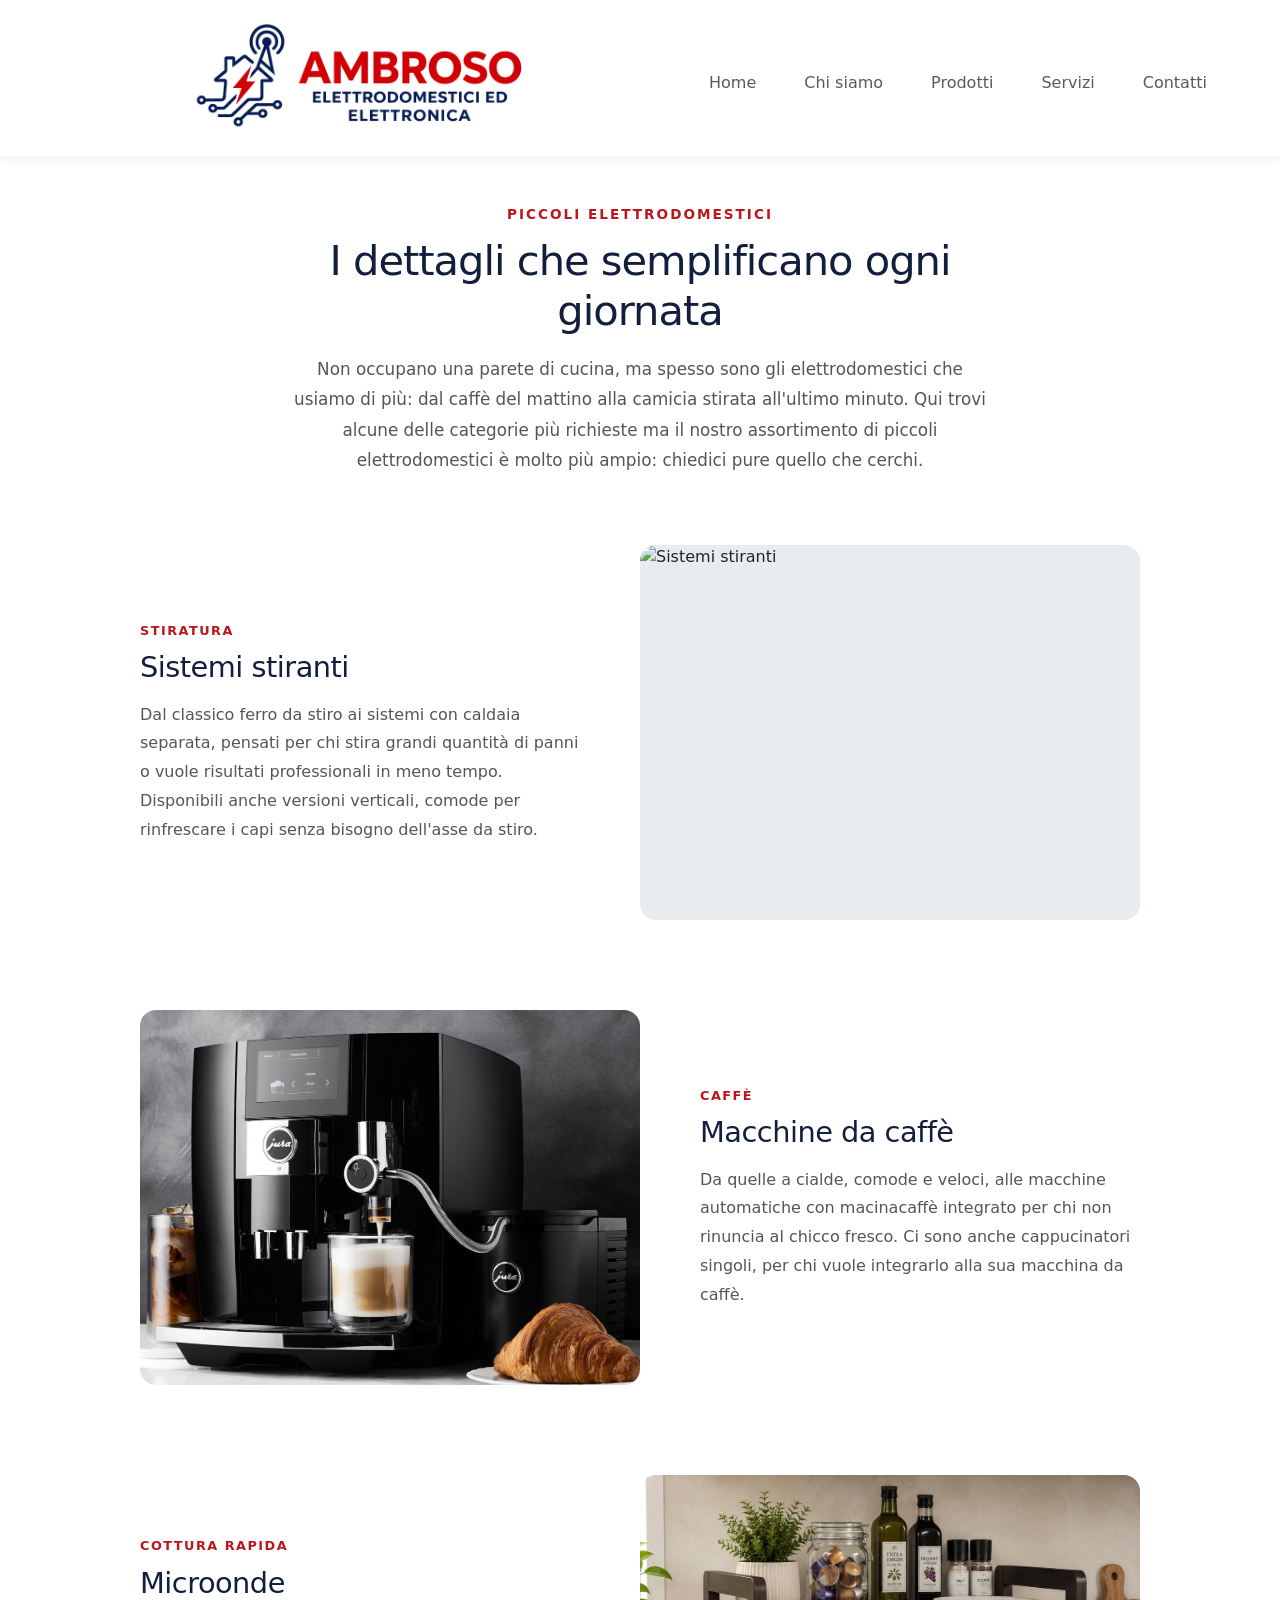
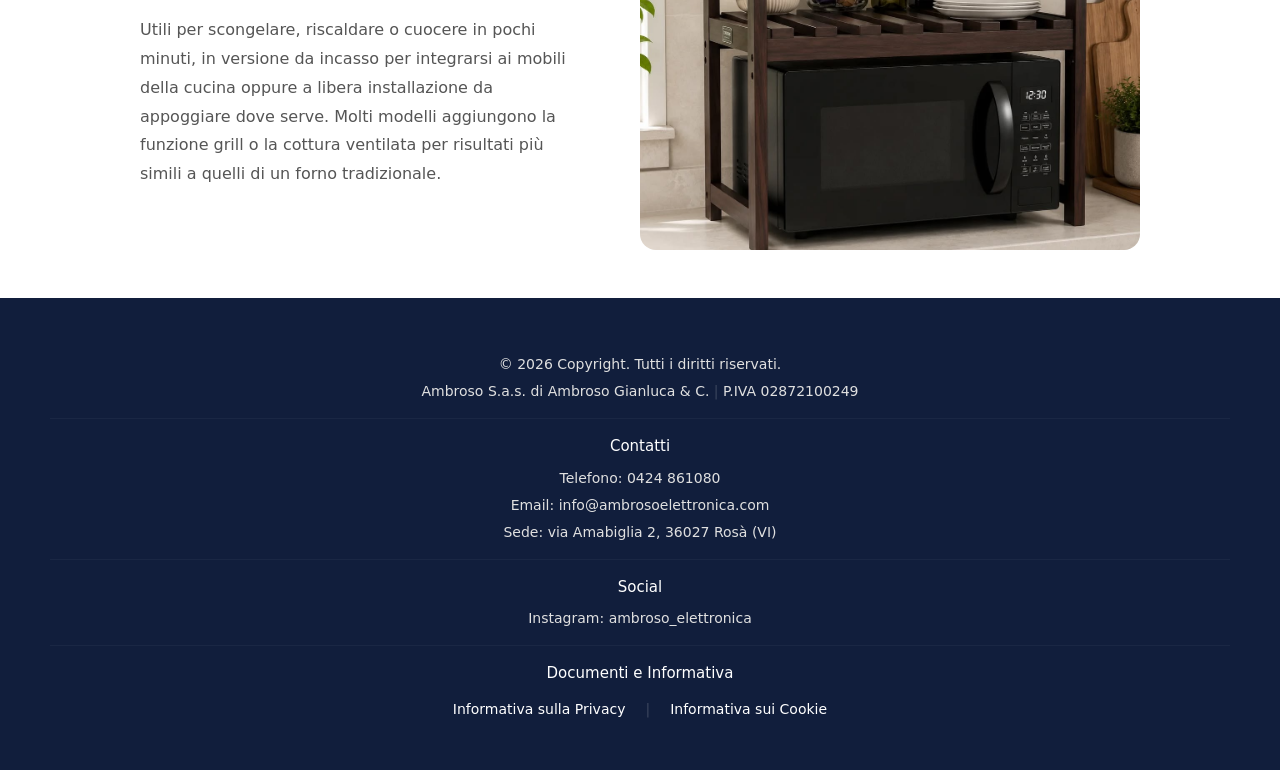
==== piccoli.html @ e368c36c "Add files via upload" ====
<!DOCTYPE html>
<html lang="it">
<head>
    <meta charset="UTF-8">
    <meta name="viewport" content="width=device-width, initial-scale=1.0">
    <title>Piccoli Elettrodomestici</title>
    <link rel="icon" type="image/png" href="favicon1.png">

    <!-- Bootstrap -->
    <link href="https://cdn.jsdelivr.net/npm/bootstrap@5.3.8/dist/css/bootstrap.min.css" rel="stylesheet" integrity="sha384-sRIl4kxILFvY47J16cr9ZwB07vP4J8+LH7qKQnuqkuIAvNWLzeN8tE5YBujZqJLB" crossorigin="anonymous">

    <!-- CSS del sito (va DOPO Bootstrap per poterlo sovrascrivere) -->
    <link rel="stylesheet" href="style.css">
</head>
<body>

    <!-- ===================== NAVBAR ===================== -->
    <nav class="navbar navbar-expand-md sticky-top">
        <a href="index.html" class="navbar-logo-link" aria-label="Vai alla home">
            <img src="logo.png" id="logo" alt="Ambroso Elettrodomestici">
        </a>
        <button class="navbar-toggler" type="button" data-bs-toggle="collapse" data-bs-target="#navbarNav"
                aria-controls="navbarNav" aria-expanded="false" aria-label="Toggle navigation">
            <span class="navbar-toggler-icon"></span>
        </button>
        <div class="collapse navbar-collapse" id="navbarNav">
            <ul class="navbar-nav">
                <li class="nav-item mx-3 nav-home-item">
                    <a class="nav-link" href="index.html">Home</a>
                </li>
                <li class="nav-item mx-3">
                    <a class="nav-link" href="index.html#cta-storia">Chi siamo</a>
                </li>
                <li class="nav-item mx-3">
                    <a class="nav-link" href="index.html#prodotti">Prodotti</a>
                </li>
                <li class="nav-item mx-3">
                    <a class="nav-link" href="index.html#servizi">Servizi</a>
                </li>
                <li class="nav-item mx-3">
                    <a class="nav-link" href="#footer">Contatti</a>
                </li>
            </ul>
        </div>
    </nav>
        
    <!-- ===================== CONTENUTO ===================== -->
    <main class="container py-5">
 
        <!-- Intro breve della categoria -->
        <div class="categoria-intro">
            <span class="eyebrow">Piccoli elettrodomestici</span>
            <h1>I dettagli che semplificano ogni giornata</h1>
            <p>
                Non occupano una parete di cucina, ma spesso sono gli elettrodomestici che usiamo
                di più: dal caffè del mattino alla camicia stirata all'ultimo minuto. Qui trovi
                alcune delle categorie più richieste ma il nostro assortimento di piccoli elettrodomestici è molto più ampio:
                chiedici pure quello che cerchi.
            </p>
        </div>
 
        <!-- Tipologia 1: immagine a sinistra, testo a destra (automatico) -->
        <div class="tipologia-row">
            <div class="tipologia-media">
                <img src="stiro.JPG" alt="Sistemi stiranti">
            </div>
            <div class="tipologia-content">
                <span class="tipologia-eyebrow">Stiratura</span>
                <h2>Sistemi stiranti</h2>
                <p>
                    Dal classico ferro da stiro ai sistemi con caldaia separata, pensati per chi
                    stira grandi quantità di panni o vuole risultati professionali in meno tempo.
                    Disponibili anche versioni verticali, comode per rinfrescare i capi senza
                    bisogno dell'asse da stiro.
                </p>
            </div>
        </div>
 
        <!-- Tipologia 2: si inverte da sola (immagine a destra, testo a sinistra) -->
        <div class="tipologia-row">
            <div class="tipologia-media">
                <img src="caffe.JPG" alt="Macchine da caffè">
            </div>
            <div class="tipologia-content">
                <span class="tipologia-eyebrow">Caffè</span>
                <h2>Macchine da caffè</h2>
                <p>
                    Da quelle a cialde, comode e veloci, alle macchine automatiche con macinacaffè
                    integrato per chi non rinuncia al chicco fresco. Ci sono anche cappucinatori singoli, 
                    per chi vuole integrarlo alla sua macchina da caffè.
                </p>
            </div>
        </div>
 
        <!-- Tipologia 3: torna a sinistra da sola -->
        <div class="tipologia-row">
            <div class="tipologia-media">
                <img src="microonde.JPG" alt="Forno a microonde">
            </div>
            <div class="tipologia-content">
                <span class="tipologia-eyebrow">Cottura rapida</span>
                <h2>Microonde</h2>
                <p>
                    Utili per scongelare, riscaldare o cuocere in pochi minuti, in versione da
                    incasso per integrarsi ai mobili della cucina oppure a libera installazione da
                    appoggiare dove serve. Molti modelli aggiungono la funzione grill o la cottura
                    ventilata per risultati più simili a quelli di un forno tradizionale.
                </p>
            </div>
        </div>
 
        <!-- Per aggiungere un'altra tipologia: copia uno dei blocchi
             .tipologia-row sopra e cambia immagine/testi. L'alternanza
             sinistra/destra si sistema da sola, non serve toccarla. -->
 
    </main>

    <!-- ===================== FOOTER ===================== -->
    <footer id="footer">
        <div class="footer-content">
            <p>© 2026 Copyright. Tutti i diritti riservati.</p>
            <p class="footer-iva-row">
                <span>Ambroso S.a.s. di Ambroso Gianluca &amp; C.</span>
                <span class="separator-light">|</span>
                <span>P.IVA 02872100249</span>
            </p>
            <hr>
            <p><strong>Contatti</strong></p>
            <p>Telefono: 0424 861080</p>
            <p>Email: info@ambrosoelettronica.com</p>
            <p>Sede: via Amabiglia 2, 36027 Rosà (VI)</p>
            <hr>
            <p><strong>Social</strong></p>
            <p>Instagram: ambroso_elettronica</p>
            <hr>
            <p><strong>Documenti e Informativa</strong></p>

            <div class="footer-legal">
                <a href="privacy.html">Informativa sulla Privacy</a>
                <span class="separator-light">|</span>
                <a href="cookie.html">Informativa sui Cookie</a>
            </div>
        </div>
    </footer>

    <!-- ===================== SCRIPT ===================== -->
    <script src="https://cdn.jsdelivr.net/npm/bootstrap@5.3.8/dist/js/bootstrap.bundle.min.js"></script>
    <script src="script.js"></script>
</body>
</html>
---- style.css ----
/* =========================================================
   VARIABILI GLOBALI
   ========================================================= */
:root {
    --section-padding: 50px;
    --title-gap: 28px;
}

/* Scroll-padding: quando clicchi un link del menu (es. #servizi), il
   browser porta quella sezione all'inizio esatto della pagina — ma la
   navbar è sticky e le si sovrapporrebbe sopra, nascondendo l'inizio
   della sezione e dando l'impressione di essere atterrati "a metà".
   Qui riserviamo lo spazio della navbar così l'inizio resta visibile
   subito sotto di essa. Il valore cambia in base all'altezza della
   navbar nelle diverse fasce di larghezza. */
html {
    scroll-behavior: smooth;
    scroll-padding-top: 150px;
}

@media (prefers-reduced-motion: reduce) {
    html {
        scroll-behavior: auto;
    }
}

@media (max-width: 1199.98px) {
    html {
        scroll-padding-top: 170px;
    }
}

@media (max-width: 767.98px) {
    html {
        scroll-padding-top: 140px;
    }
}

/* =========================================================
   NAVBAR
   ========================================================= */
.navbar {
    display: flex;
    align-items: center;
    width: 100%;
    background: rgba(255, 255, 255, 0.95);
    -webkit-backdrop-filter: blur(10px);
    backdrop-filter: blur(10px);
    box-shadow: 0 2px 10px rgba(0, 0, 0, 0.08);
}

.navbar-logo-link {
    display: inline-block;
    line-height: 0;
    text-decoration: none;
}

#logo {
    height: 240px;
    width: auto;
    margin-left: 175px;
    margin-top: -40px;
    margin-bottom: -60px;
}

.navbar-nav {
    margin-left: 150px;
    margin-top: 10px;
}

.navbar a {
    font-size: 16px;
}

/* Il click-to-home sul logo serve solo su mobile, dove "Home" è nascosta:
   da tablet in su il pulsante "Home" è già visibile nel menu, quindi il
   logo torna a essere solo un'immagine (non cliccabile). */
@media (min-width: 768px) {
    .navbar-logo-link {
        pointer-events: none;
        cursor: default;
    }
}

/* =========================================================
   HEADER (banner offerte)
   Popolato da script.js leggendo il Google Sheet:
   - 0 offerte attive  -> sezione nascosta (display:none via JS)
   - 1 offerta attiva  -> .offerta-single (statica), sempre tema blu
   - 2+ offerte attive -> carosello Bootstrap AUTOMATICO con dissolvenza
     incrociata (carousel-fade) e barrette-indicatore in basso.
   I "temi" non sono piu' tinte piatte ma gradienti profondi con un
   alone di luce dietro il prodotto (vedi .offerta-slide::before):
   blu notte -> bordeaux -> antracite. Il prodotto vive su una card
   BIANCA con ombra morbida: le foto prodotto (quasi sempre su fondo
   bianco) risaltano invece di "sporcarsi" sul fondo scuro, e con
   object-fit:contain non vengono piu' ritagliate.
   #offerte ha un'altezza minima fissa cosi' non "collassa" a 0
   nell'istante prima che arrivino i dati dal foglio.
   ========================================================= */
#offerte {
    width: 100%;
    height: 64vh;
    min-height: 480px;
    max-height: 760px;
    background: #0d1730; /* stesso blu del tema di default, cosi' non si vede il "buco" bianco mentre carica */
    overflow: hidden;
}

/* Il carosello e i suoi strati interni devono riempire l'altezza
   fissa di #offerte, altrimenti Bootstrap li lascia alti quanto il
   loro contenuto */
#offerte .carousel,
#offerte .carousel-inner,
#offerte .carousel-item {
    height: 100%;
}

#offerte .offerta-single,
#offerte .offerta-slide {
    position: relative;
    display: flex;
    flex-direction: column;
    align-items: center;
    /* NIENTE centraggio verticale dell'intera colonna: la scritta
       "Offerte" e' ancorata in alto a distanza FISSA (il padding-top),
       identica su ogni slide, e la riga card+testo si centra da sola
       nello spazio rimanente (flex:1 su .offerta-riga). Cosi' lo
       spazio sopra non dipende piu' da quanto testo ha l'offerta. */
    justify-content: flex-start;
    width: 100%;
    height: 100%;
    padding: 44px 60px 56px; /* in basso lo spazio serve anche alle barrette-indicatore */
    color: #ffffff;
    box-sizing: border-box;
    overflow: hidden;
}

/* Alone di luce morbido dietro la zona del prodotto: da' profondita'
   al fondo scuro senza aggiungere elementi. Puramente decorativo. */
#offerte .offerta-single::before,
#offerte .offerta-slide::before {
    content: '';
    position: absolute;
    top: 50%;
    left: 28%;
    width: 620px;
    height: 620px;
    transform: translate(-50%, -50%);
    background: radial-gradient(circle, rgba(255, 255, 255, 0.10) 0%, rgba(255, 255, 255, 0) 62%);
    pointer-events: none;
}

/* Temi colore: gradienti profondi al posto delle tinte piatte.
   Si assegnano ciclicamente (0=blu, 1=rosso, 2=grigio, 3=blu, ...) */
#offerte .offerta-tema-blu {
    background: linear-gradient(135deg, #0d1730 0%, #111e3c 45%, #1a2c56 100%);
}

#offerte .offerta-tema-rosso {
    background: linear-gradient(135deg, #47090c 0%, #6e1015 45%, #9a161c 100%);
}

#offerte .offerta-tema-grigio {
    background: linear-gradient(135deg, #1c222e 0%, #2b3342 45%, #787f89 100%);
}

/* Eyebrow "Offerte": piccola etichetta maiuscola spaziata con due
   lineette laterali, al posto del vecchio titolone da 3.2rem */
#offerte .offerte-eyebrow {
    position: relative;
    z-index: 1;
    display: flex;
    align-items: center;
    gap: 16px;
    margin: 0 0 14px; /* stacco minimo garantito; il resto dello spazio lo crea il centraggio della riga sotto */
    font-size: 0.8rem;
    font-weight: 500;
    letter-spacing: 5px;
    text-transform: uppercase;
    color: rgba(255, 255, 255, 0.75);
}

#offerte .offerte-eyebrow::before,
#offerte .offerte-eyebrow::after {
    content: '';
    width: 34px;
    height: 1px;
    background: rgba(255, 255, 255, 0.4);
}

/* Riga con card prodotto + testo: occupa tutto lo spazio sotto la
   scritta "Offerte" (flex:1) e centra la card in verticale. In
   ORIZZONTALE non centriamo "la coppia" (con testi corti pendeva a
   sinistra, con larghezza fissa avanzava vuoto a destra): la card
   viene ancorata all'ASSE CENTRALE della sezione con un margine
   calcolato (vedi .offerta-media), cosi' il suo bordo destro tocca
   sempre il centro pagina e il testo parte subito dopo. Posizione
   identica su ogni slide e composizione bilanciata a occhio. */
#offerte .offerta-riga {
    position: relative;
    z-index: 1;
    display: flex;
    flex: 1 1 auto;
    align-items: center;
    justify-content: flex-start;
    gap: 60px;
    width: 100%;
    max-width: 980px;
    margin: 0 auto;
    min-height: 0;
}

/* Card prodotto BIANCA con ombra morbida: la foto (object-fit:contain,
   niente piu' ritagli) respira su un piccolo padding interno */
#offerte .offerta-media {
    position: relative;
    flex: 0 0 280px;
    width: 280px;
    height: 280px;
    /* 50% - larghezza card (280) - meta' gap (30): il bordo destro
       della card cade esattamente sull'asse centrale della riga */
    margin-left: calc(50% - 310px);
    padding: 18px;
    border-radius: 20px;
    background: #ffffff;
    box-shadow: 0 30px 60px rgba(0, 0, 0, 0.35);
    box-sizing: border-box;
}

#offerte .offerta-media img {
    width: 100%;
    height: 100%;
    object-fit: contain;
    display: block;
    border-radius: 8px;
}

/* Badge sconto: bollino circolare DORATO che "morde" l'angolo della
   card bianca. Percentuale calcolata in JS da prezzo_originale e
   prezzo_scontato. */
#offerte .sconto-badge {
    position: absolute;
    top: -14px;
    right: -14px;
    width: 60px;
    height: 60px;
    display: flex;
    align-items: center;
    justify-content: center;
    background: linear-gradient(140deg, #f6e27a 0%, #d9ab35 55%, #b3831a 100%);
    border-radius: 50%;
    box-shadow: 0 8px 18px rgba(0, 0, 0, 0.3);
    z-index: 2;
}

#offerte .sconto-badge-text {
    color: #ffffff;
    text-shadow: 0 1px 3px rgba(0, 0, 0, 0.35); /* leggera ombra: tiene leggibile il bianco sull'oro chiaro */
    font-weight: 700;
    font-size: 0.95rem;
    letter-spacing: -0.5px;
    line-height: 1;
    text-align: center;
}

/* Blocco testo: occupa solo lo spazio che serve (max 440px), sempre
   allineato a sinistra. La stabilita' tra le slide non dipende piu'
   da lui: e' la card ancorata al centro a fissare la geometria. */
#offerte .offerta-content {
    flex: 0 1 auto;
    min-width: 0;
    max-width: 440px;
    text-align: left;
}

#offerte .offerta-content h2 {
    font-size: 2.4rem;
    font-weight: 300;
    color: #ffffff;
    letter-spacing: -1px;
    line-height: 1.15;
    margin: 0 0 12px;
}

#offerte .offerta-content p.offerta-descrizione {
    font-size: 1rem;
    font-weight: 300;
    line-height: 1.7;
    color: rgba(255, 255, 255, 0.8);
    margin: 0 0 22px;
    max-width: 440px;
}

#offerte .prezzi {
    display: flex;
    align-items: baseline;
    justify-content: flex-start;
    gap: 16px;
    margin-bottom: 20px;
}

#offerte .old-price {
    font-size: 1.05rem;
    font-weight: 300;
    color: rgba(255, 255, 255, 0.55);
    text-decoration: line-through;
    text-decoration-color: rgba(255, 255, 255, 0.45);
}

#offerte .new-price {
    font-size: 2.6rem;
    font-weight: 600;
    letter-spacing: -1px;
    line-height: 1;
    color: #ffffff;
}

/* "Passa in negozio": semplice scritta, niente link ne' effetti */
#offerte .offerta-cta-testo {
    font-size: 0.78rem;
    font-weight: 400;
    letter-spacing: 2px;
    text-transform: uppercase;
    color: rgba(255, 255, 255, 0.65);
    margin: 0;
}

/* Indicatori del carosello: barrette sottili invece dei rettangoli
   di default di Bootstrap */
#offerte .carousel-indicators {
    margin-bottom: 20px;
    gap: 6px;
}

#offerte .carousel-indicators [data-bs-target] {
    width: 26px;
    height: 3px;
    border-radius: 2px;
    border: none;
    margin: 0;
    background-color: rgba(255, 255, 255, 0.35);
    opacity: 1;
    transition: background-color 0.3s ease;
}

#offerte .carousel-indicators .active {
    background-color: #ffffff;
}

/* Chi ha "riduci movimento" attivo non vede la dissolvenza animata */
@media (prefers-reduced-motion: reduce) {
    #offerte .carousel-item {
        transition: none;
    }
}

@media (max-width: 991.98px) {
    #offerte {
        height: 60vh;
        min-height: 500px;
    }

    #offerte .offerta-single,
    #offerte .offerta-slide {
        padding: 38px 40px 52px;
    }

    #offerte .offerta-riga {
        gap: 40px;
    }

    /* Card e testi ingranditi: su iPad erano troppo piccoli */
    #offerte .offerta-media {
        flex: 0 0 270px;
        width: 270px;
        height: 270px;
        margin-left: calc(50% - 290px); /* 50% - card 270 - meta' gap 20 */
    }

    #offerte .offerta-content {
        max-width: 400px;
    }

    #offerte .offerta-content h2 {
        font-size: 2.2rem;
    }

    #offerte .offerta-content p.offerta-descrizione {
        font-size: 1rem;
    }

    #offerte .new-price {
        font-size: 2.4rem;
    }
}

@media (max-width: 767.98px) {
    #offerte {
        height: 64vh;
        min-height: 540px;
        max-height: 680px;
    }

    #offerte .offerta-single,
    #offerte .offerta-slide {
        padding: 34px 20px 46px;
    }

    /* L'alone di luce si centra dietro la colonna unica */
    #offerte .offerta-single::before,
    #offerte .offerta-slide::before {
        left: 50%;
        top: 38%;
        width: 460px;
        height: 460px;
    }

    #offerte .offerte-eyebrow {
        margin-bottom: 12px; /* il resto dello spazio lo crea il centraggio */
        font-size: 0.72rem;
        letter-spacing: 4px;
    }

    #offerte .offerta-riga {
        flex-direction: column;
        justify-content: center; /* card e testo centrati nello spazio sotto "Offerte", non incollati in alto */
        gap: 20px;
    }

    /* Foto protagonista anche su smartphone: card piu' grande di prima.
       In colonna l'ancoraggio all'asse non serve: margine azzerato,
       ci pensa align-items:center a centrarla */
    #offerte .offerta-media {
        flex: 0 0 auto;
        width: 215px;
        height: 215px;
        margin-left: 0;
        padding: 14px;
        border-radius: 18px;
    }

    #offerte .sconto-badge {
        top: -10px;
        right: -10px;
        width: 52px;
        height: 52px;
    }

    #offerte .sconto-badge-text {
        font-size: 0.85rem;
    }

    #offerte .offerta-content {
        max-width: 100%;
        text-align: center;
    }

    #offerte .offerta-content h2 {
        font-size: 1.5rem;
        margin-bottom: 8px;
    }

    #offerte .offerta-content p.offerta-descrizione {
        font-size: 0.9rem;
        max-width: 100%;
        margin-bottom: 12px;
    }

    #offerte .prezzi {
        justify-content: center;
        margin-bottom: 12px;
    }

    #offerte .new-price {
        font-size: 1.9rem;
    }

    #offerte .old-price {
        font-size: 0.9rem;
    }

    #offerte .offerta-cta-testo {
        font-size: 0.7rem;
        letter-spacing: 1.5px;
    }

    #offerte .carousel-indicators {
        margin-bottom: 14px;
    }
}

/* =========================================================
   HERO / CTA-STORIA ("DA 65 ANNI...")
   ========================================================= */
#cta-storia {
    padding: calc(var(--section-padding) + 30px) 20px var(--section-padding);
    text-align: center;
}

#cta-storia .cta-storia-wrapper {
    max-width: 800px;
    margin: 0 auto;
}

#cta-storia h1 {
    color: rgb(186, 23, 29);
    font-size: 4rem;
    font-weight: 300;
    letter-spacing: -2px;
    line-height: 1.05;
    margin-bottom: 0;
}

.divider-line {
    width: 30px;
    height: 1px;
    margin: 16px auto 18px;
    opacity: 0.3;
}

#cta-storia .storia-testo {
    font-size: 1.05rem;
    font-weight: 300;
    line-height: 1.9;
    color: #555;
    max-width: 680px;
    margin: 0 auto;
}

#cta-storia .scroll-invito {
    margin-top: 32px;
    display: flex;
    flex-direction: column;
    align-items: center;
    gap: 4px;
    opacity: 0.5;
    transition: opacity 0.4s ease;
    animation: scrollPulse 2.2s ease-in-out infinite;
}

#cta-storia .scroll-linea {
    font-size: 0.7rem;
    font-weight: 400;
    letter-spacing: 3px;
    text-transform: uppercase;
    color: #555;
}

#cta-storia .scroll-freccia {
    font-size: 1.2rem;
    color: #777;
}

@keyframes scrollPulse {
    0%, 100% {
        transform: translateY(0);
        opacity: 0.5;
    }
    50% {
        transform: translateY(6px);
        opacity: 0.6;
    }
}

/* =========================================================
   TITOLI SECONDARI (usato da #marchi e #servizi)
   ========================================================= */
.section-title-secondary {
    font-size: 2.2rem;
    font-weight: 300;
    color: #111e3c;
    margin: 0;
    letter-spacing: -0.5px;
}

/* =========================================================
   CAROUSEL PRODOTTI
   ========================================================= */
.prodotti-asko-carousel {
    padding: 20px 0 65px; /* respiro bianco sotto i pallini, prima che inizi la fascia grigia dei marchi */
}

.asko-carousel-header {
    margin-bottom: var(--title-gap);
}

.asko-carousel-header h2 {
    font-size: 2.2rem;
    font-weight: 300;
    color: #111e3c;
    margin-left: 0;
    letter-spacing: -0.5px;
}

.asko-carousel-wrapper {
    position: relative;
    overflow: hidden;
    border-radius: 12px;
}

.asko-carousel-track {
    display: flex;
    gap: 24px;
    padding: 4px 0;
    overflow-x: auto;
    scroll-behavior: smooth;
    scroll-snap-type: x proximity;
    -webkit-overflow-scrolling: touch;
    scrollbar-width: none;
}

.asko-carousel-track::-webkit-scrollbar {
    display: none;
}

.asko-carousel-card {
    flex: 0 0 calc(27% - 16px);
    min-width: 180px;
    aspect-ratio: 3 / 4;
    border-radius: 12px;
    overflow: hidden;
    text-decoration: none;
    position: relative;
    transition: transform 0.4s ease, box-shadow 0.4s ease;
    background: #e9ecef;
    scroll-snap-align: start;
}

.asko-carousel-card:hover {
    transform: scale(1.03);
    box-shadow: 0 20px 40px rgba(17, 30, 60, 0.15);
    text-decoration: none;
}

.asko-carousel-card-img {
    width: 100%;
    height: 100%;
    object-fit: cover;
    display: block;
    transition: transform 0.5s ease;
}

.asko-carousel-card:hover .asko-carousel-card-img {
    transform: scale(1.05);
}

.asko-carousel-card-overlay {
    position: absolute;
    bottom: 0;
    left: 0;
    right: 0;
    padding: 28px 28px 32px;
    background: linear-gradient(to top, rgba(0, 0, 0, 0.75) 0%, rgba(0, 0, 0, 0) 100%);
    color: #ffffff;
    display: flex;
    flex-direction: column;
    align-items: flex-start;
    pointer-events: none;
}

.asko-carousel-card-overlay h3 {
    font-size: 1.6rem;
    font-weight: 500;
    margin: 0 0 4px 0;
    color: #ffffff;
    letter-spacing: -0.3px;
}

.asko-carousel-card-overlay p {
    font-size: 0.9rem;
    font-weight: 300;
    margin: 0 0 6px 0;
    color: rgba(255, 255, 255, 0.85);
}

.asko-carousel-card-arrow {
    display: inline-flex;
    align-items: center;
    justify-content: center;
    color: #ffffff;
    font-size: 1.1rem;
    margin-top: 6px;
    transition: transform 0.3s ease;
    opacity: 0.7;
}

.asko-carousel-card:hover .asko-carousel-card-arrow {
    transform: translateX(6px);
    opacity: 1;
}

.asko-carousel-btn {
    position: absolute;
    top: 50%;
    transform: translateY(-50%);
    width: 48px;
    height: 48px;
    border-radius: 50%;
    border: none;
    background: rgba(255, 255, 255, 0.9);
    color: #111e3c;
    display: flex;
    align-items: center;
    justify-content: center;
    cursor: pointer;
    transition: all 0.3s ease;
    font-size: 1.2rem;
    z-index: 10;
    box-shadow: 0 4px 12px rgba(0, 0, 0, 0.1);
}

.asko-carousel-btn:hover {
    background: #ffffff;
    box-shadow: 0 6px 20px rgba(0, 0, 0, 0.15);
}

.asko-carousel-prev {
    left: 16px;
    opacity: 0;
    visibility: hidden;
    transition: opacity 0.3s ease, visibility 0.3s ease;
}

.asko-carousel-prev.visible {
    opacity: 1;
    visibility: visible;
}

.asko-carousel-next {
    right: 16px;
    opacity: 1;
    visibility: visible;
}

.asko-carousel-next.hidden {
    opacity: 0;
    visibility: hidden;
}

.asko-carousel-dots {
    display: flex;
    justify-content: center;
    gap: 10px;
    margin-top: 30px;
}

.asko-carousel-dot {
    width: 10px;
    height: 10px;
    border-radius: 50%;
    background: #dee2e6;
    border: none;
    cursor: pointer;
    padding: 0;
    transition: all 0.3s ease;
}

.asko-carousel-dot.active {
    background: #ba171d;
    width: 28px;
    border-radius: 6px;
}

.asko-carousel-dot:hover {
    background: #ba171d;
}

/* =========================================================
   CAROUSEL MARCHI
   Fascia grigia a tutta larghezza, ma piu' bassa di prima (padding
   verticale ridotto) cosi' non occupa troppo spazio in pagina.
   ========================================================= */
#marchi {
    padding: 45px 0 50px;
    background: #f2f2f2;
}

#marchi .section-header {
    text-align: center;
    margin-bottom: var(--title-gap);
}

.marchi-carousel-wrapper {
    position: relative;
    overflow: hidden;
    padding: 15px 0;
}

.marchi-carousel-track {
    display: flex;
    gap: 25px;
    /* Distanza e durata vengono impostate via JS (script.js) in base al
       numero reale di marchi, cosi' aggiungere/togliere un marchio in
       futuro non "rompe" mai il loop. I valori qui sotto sono solo un
       fallback nel caso JS non sia ancora partito o sia disabilitato. */
    animation: scrollMarchi var(--marchi-scroll-duration, 25s) linear infinite;
    width: max-content;
}

.marchi-carousel-wrapper:hover .marchi-carousel-track {
    animation-play-state: paused;
}

@keyframes scrollMarchi {
    0% {
        transform: translateX(0);
    }
    100% {
        transform: translateX(var(--marchi-scroll-distance, -50%));
    }
}

.marchio-mini-card {
    flex: 0 0 180px;
    background: white;
    border-radius: 11px;
    padding: 28px 20px;
    text-align: center;
    box-shadow: 0 2px 10px rgba(0, 0, 0, 0.06);
    border: 1px solid #eee;
    transition: all 0.3s ease;
    display: flex;
    flex-direction: column;
    align-items: center;
    justify-content: center;
    min-height: 160px;
}

.marchio-mini-card:hover {
    transform: translateY(-5px);
    box-shadow: 0 8px 25px rgba(0, 0, 0, 0.12);
    border-color: rgb(186, 23, 29);
}

.marchio-mini-card img {
    max-width: 130px;
    max-height: 95px;
    width: auto;
    height: auto;
    object-fit: contain;
    filter: grayscale(40%);
    transition: filter 0.3s ease;
}

.marchio-mini-card:hover img {
    filter: grayscale(0%);
}

/* =========================================================
   SERVIZI
   ========================================================= */
#servizi {
    padding: var(--section-padding) 0;
}

#servizi .section-header {
    margin-bottom: var(--title-gap);
}

#servizi .row {
    margin-top: 0;
}

.servizio-card {
    padding: 20px 15px;
    transition: transform 0.3s ease;
}

.servizio-icon {
    width: 70px;
    height: 70px;
    margin: 0 auto 20px auto;
    display: flex;
    align-items: center;
    justify-content: center;
    color: rgb(186, 23, 29);
    transition: transform 0.3s ease;
}

.servizio-icon img {
    width: 70px;
    height: 70px;
    object-fit: contain;
    display: block;
}

.servizio-titolo {
    font-size: 1.2rem;
    font-weight: 600;
    color: rgb(17, 30, 60);
    margin-bottom: 10px;
    letter-spacing: 0.5px;
}

.servizio-descrizione {
    font-size: 0.95rem;
    color: #6c757d;
    line-height: 1.6;
    margin-bottom: 0;
    max-width: 280px;
    margin-left: auto;
    margin-right: auto;
}

/* =========================================================
   FOOTER
   ========================================================= */
footer {
    background: rgb(17, 30, 60);
    color: #e0e0e0;
    font-size: 14px;
    padding: 50px;
    width: 100%;
}

.footer-content {
    text-align: center;
}

footer p {
    margin: 6px 0;
}

footer strong {
    color: #ffffff;
    font-weight: 500;
    font-size: 15px;
    display: inline-block;
    margin-bottom: 4px;
}

footer hr {
    border: 0;
    height: 1px;
    background: rgba(255, 255, 255, 0.15);
}

footer a {
    color: #ffffff;
    text-decoration: none;
}

footer a:hover {
    text-decoration: underline;
}

.footer-legal {
    display: flex;
    justify-content: center;
    gap: 20px;
    flex-wrap: nowrap;
    margin-top: 10px;
}

.separator-light {
    opacity: 0.2;
}

/* =========================================================
   PAGINE INTERNE (privacy.html, cookie.html, ecc.)
   Non usate in index.html, ma condivise dal foglio di stile
   ========================================================= */
main.container.py-5 {
    background: #ffffff;
    padding: 60px 70px;
}

main h1 {
    text-align: center;
    position: relative;
    padding-bottom: 25px;
}

main h1::after {
    content: '';
    position: absolute;
    bottom: 0;
    left: 50%;
    transform: translateX(-50%);
    width: 80px;
    height: 3px;
    background: rgb(186, 23, 29);
}

main h3 {
    color: rgb(17, 30, 60);
    font-size: 1.35rem;
    font-weight: 600;
    margin-top: 40px;
    margin-bottom: 18px;
    padding-bottom: 8px;
    border-bottom: 1px solid #eee;
}

main p {
    color: #444;
    font-size: 1rem;
    line-height: 1.8;
    margin-bottom: 18px;
}

main ul {
    padding-left: 0;
    margin: 20px 0 30px 0;
    list-style: none;
}

main ul li {
    color: #444;
    font-size: 1rem;
    line-height: 1.7;
    padding: 6px 0 6px 28px;
    position: relative;
}

main ul li::before {
    content: '▸';
    color: rgb(186, 23, 29);
    font-size: 1.1rem;
    position: absolute;
    left: 4px;
    top: 6px;
}

main strong {
    color: rgb(17, 30, 60);
    font-weight: 600;
}

#cookie {
    margin-top: 40px;
}

/* =========================================================
   PAGINE PRODOTTO (climatizzatori.html, lavatrici.html, ecc.)
   Intro di categoria + tipologie alternate a zig-zag.
   L'alternanza sinistra/destra è automatica (nth-child), quindi per
   aggiungere una tipologia in più basta copiare un blocco .tipologia-row:
   non serve ricordarsi se tocca a sinistra o a destra.
   ========================================================= */
.categoria-intro {
    max-width: 700px;
    margin: 0 auto 70px;
    text-align: center;
}

.categoria-intro .eyebrow {
    display: block;
    font-size: 0.85rem;
    font-weight: 600;
    letter-spacing: 2px;
    text-transform: uppercase;
    color: rgb(186, 23, 29);
    margin-bottom: 12px;
}

.categoria-intro h1 {
    font-size: 2.6rem;
    font-weight: 300;
    color: #111e3c;
    letter-spacing: -1px;
    margin-bottom: 18px;
    padding-bottom: 0; /* sovrascrive la linea rossa sotto h1 pensata per le pagine legali */
}

.categoria-intro h1::after {
    content: none; /* niente linea rossa qui: la intro ha già l'eyebrow colorato sopra */
}

.categoria-intro p {
    font-size: 1.05rem;
    line-height: 1.8;
    color: #555;
    margin-bottom: 0;
}

.tipologia-row {
    display: flex;
    align-items: center;
    gap: 60px;
    margin-bottom: 90px;
    opacity: 0;
    transform: translateY(30px);
    transition: opacity 0.7s ease, transform 0.7s ease;
}

.tipologia-row.is-visible {
    opacity: 1;
    transform: translateY(0);
}

.tipologia-row:last-child {
    margin-bottom: 0;
}

/* Alternanza automatica: le righe pari si invertono da sole */
.tipologia-row:nth-child(even) {
    flex-direction: row-reverse;
}

.tipologia-media {
    flex: 0 0 50%;
    border-radius: 16px;
    overflow: hidden;
    aspect-ratio: 4 / 3;
    background: #e9ecef; /* placeholder finché non ci sono le immagini vere */
}

.tipologia-media img {
    width: 100%;
    height: 100%;
    object-fit: cover;
    display: block;
}

.tipologia-content {
    flex: 1;
}

.tipologia-content .tipologia-eyebrow {
    display: block;
    font-size: 0.8rem;
    font-weight: 600;
    letter-spacing: 1.5px;
    text-transform: uppercase;
    color: rgb(186, 23, 29);
    margin-bottom: 10px;
}

.tipologia-content h2 {
    font-size: 1.8rem;
    font-weight: 500;
    color: #111e3c;
    letter-spacing: -0.5px;
    margin-bottom: 16px;
}

.tipologia-content p {
    font-size: 1rem;
    line-height: 1.8;
    color: #555;
    margin-bottom: 0;
}

/* Chi ha il "prefers-reduced-motion" attivo non vede l'animazione:
   il contenuto è già visibile da subito, per accessibilità. */
@media (prefers-reduced-motion: reduce) {
    .tipologia-row {
        opacity: 1;
        transform: none;
        transition: none;
    }

    .marchi-carousel-track {
        animation: none;
    }

    #cta-storia .scroll-invito {
        animation: none;
    }
}


   /*Tutto il resto del file sopra resta invariato: da qui in
   giù valgono solo aggiustamenti per schermi piccoli.
   ========================================================= */

/* ----- Navbar "tablet": nav completa come su PC ma dimensionata per non sforare
   la larghezza dello schermo (768–1199px: copre iPad in verticale e in orizzontale,
   incluso iPad Pro 1024px, che sopra i 991px prendeva ancora i margini da vero
   desktop e andava di nuovo in overflow) -----
   Logo e link vengono centrati come blocco (non più "impacchettati" a sinistra):
   se stanno su una riga sola restano centrati insieme, altrimenti (schermi più
   stretti) vanno a capo restando comunque centrati riga per riga. */
@media (min-width: 768px) and (max-width: 1199.98px) {
    .navbar {
        flex-wrap: wrap !important;
        justify-content: center !important;
        padding: 12px 0;
    }

    #logo {
        height: 75px;
        margin-left: 0;
        margin-top: 6px;
        margin-bottom: 6px;
    }

    .navbar-nav {
        margin-left: 20px;
        margin-top: 0;
    }

    /* Bootstrap dà a .navbar-collapse un flex-grow:1 di default, che occupa
       tutto lo spazio rimanente impedendo il centraggio del gruppo logo+link.
       Lo neutralizziamo per lasciare che justify-content:center funzioni. */
    .navbar-collapse {
        flex-grow: 0;
    }
}

/* ----- Navbar: hamburger a sinistra, logo centrato, resta agganciata in alto anche su mobile
   (< 768px, soglia allineata a navbar-expand-md e alle altre sezioni responsive) ----- */
@media (max-width: 767.98px) {
    .navbar {
        position: sticky;
        top: 0;
        flex-wrap: wrap !important;
        justify-content: center !important;
        padding: 12px 0;
        z-index: 1030;
    }

    .navbar-toggler {
        position: absolute;
        left: 20px;
        top: 67px; /* ancorato al centro della barra chiusa: non si sposta quando il menu si apre */
        transform: translateY(-50%);
    }

    #logo {
        display: block;
        height: 110px;
        margin: 0 auto;
    }

    .navbar-nav {
        margin: 0;
        text-align: center;
    }

    .navbar-collapse {
        flex-basis: 100%;
        justify-content: center;
    }

    /* Su mobile si torna in home cliccando il logo: la voce "Home" non serve */
    .nav-home-item {
        display: none;
    }
}

/* ----- Carosello prodotti: card più larghe su tablet/mobile, pulsanti nascosti sotto i 768px
   (i puntini restano sempre visibili e si aggiornano da soli mentre si scorre col dito) ----- */
@media (max-width: 991.98px) {
    .asko-carousel-card {
        flex: 0 0 calc(50% - 16px);
    }
}

@media (max-width: 767.98px) {
    .asko-carousel-card {
        flex: 0 0 78%;
    }

    .asko-carousel-btn {
        display: none;
    }
}

/* ----- Mobile: footer impilato (< 768px) ----- */
@media (max-width: 767.98px) {

    /* Footer: P.IVA e link legali su righe separate, senza separatore */
    .footer-iva-row,
    .footer-legal {
        display: flex;
        flex-direction: column;
        align-items: center;
        gap: 6px;
    }

    .footer-iva-row .separator-light,
    .footer-legal .separator-light {
        display: none;
    }

    /* Pagine prodotto: sempre impilate su mobile, mai alternate */
    .tipologia-row,
    .tipologia-row:nth-child(even) {
        flex-direction: column;
        gap: 24px;
        margin-bottom: 50px;
    }

    /* Il container principale (pagine interne + prodotti) ha 70px di
       padding laterale pensato per desktop: su mobile lo riduciamo,
       altrimenti il testo resta compresso in poco spazio. */
    main.container.py-5 {
        padding: 40px 20px;
    }

    .tipologia-media {
        flex: 0 0 auto;
        /* Full-bleed: l'immagine esce dal container centrale ed è larga
           quanto tutto lo schermo, non più dentro una "card" con margini.
           Usiamo margini negativi (anziché 100vw) per evitare il rischio
           di scrollbar orizzontale che il trucco 100vw può introdurre. */
        width: calc(100% + 40px);
        margin-left: -20px;
        margin-right: -20px;
        border-radius: 0;
    }

    .tipologia-content {
        text-align: center;
    }

    .categoria-intro {
        margin-bottom: 45px;
    }

    .categoria-intro h1 {
        font-size: 2rem;
    }
}
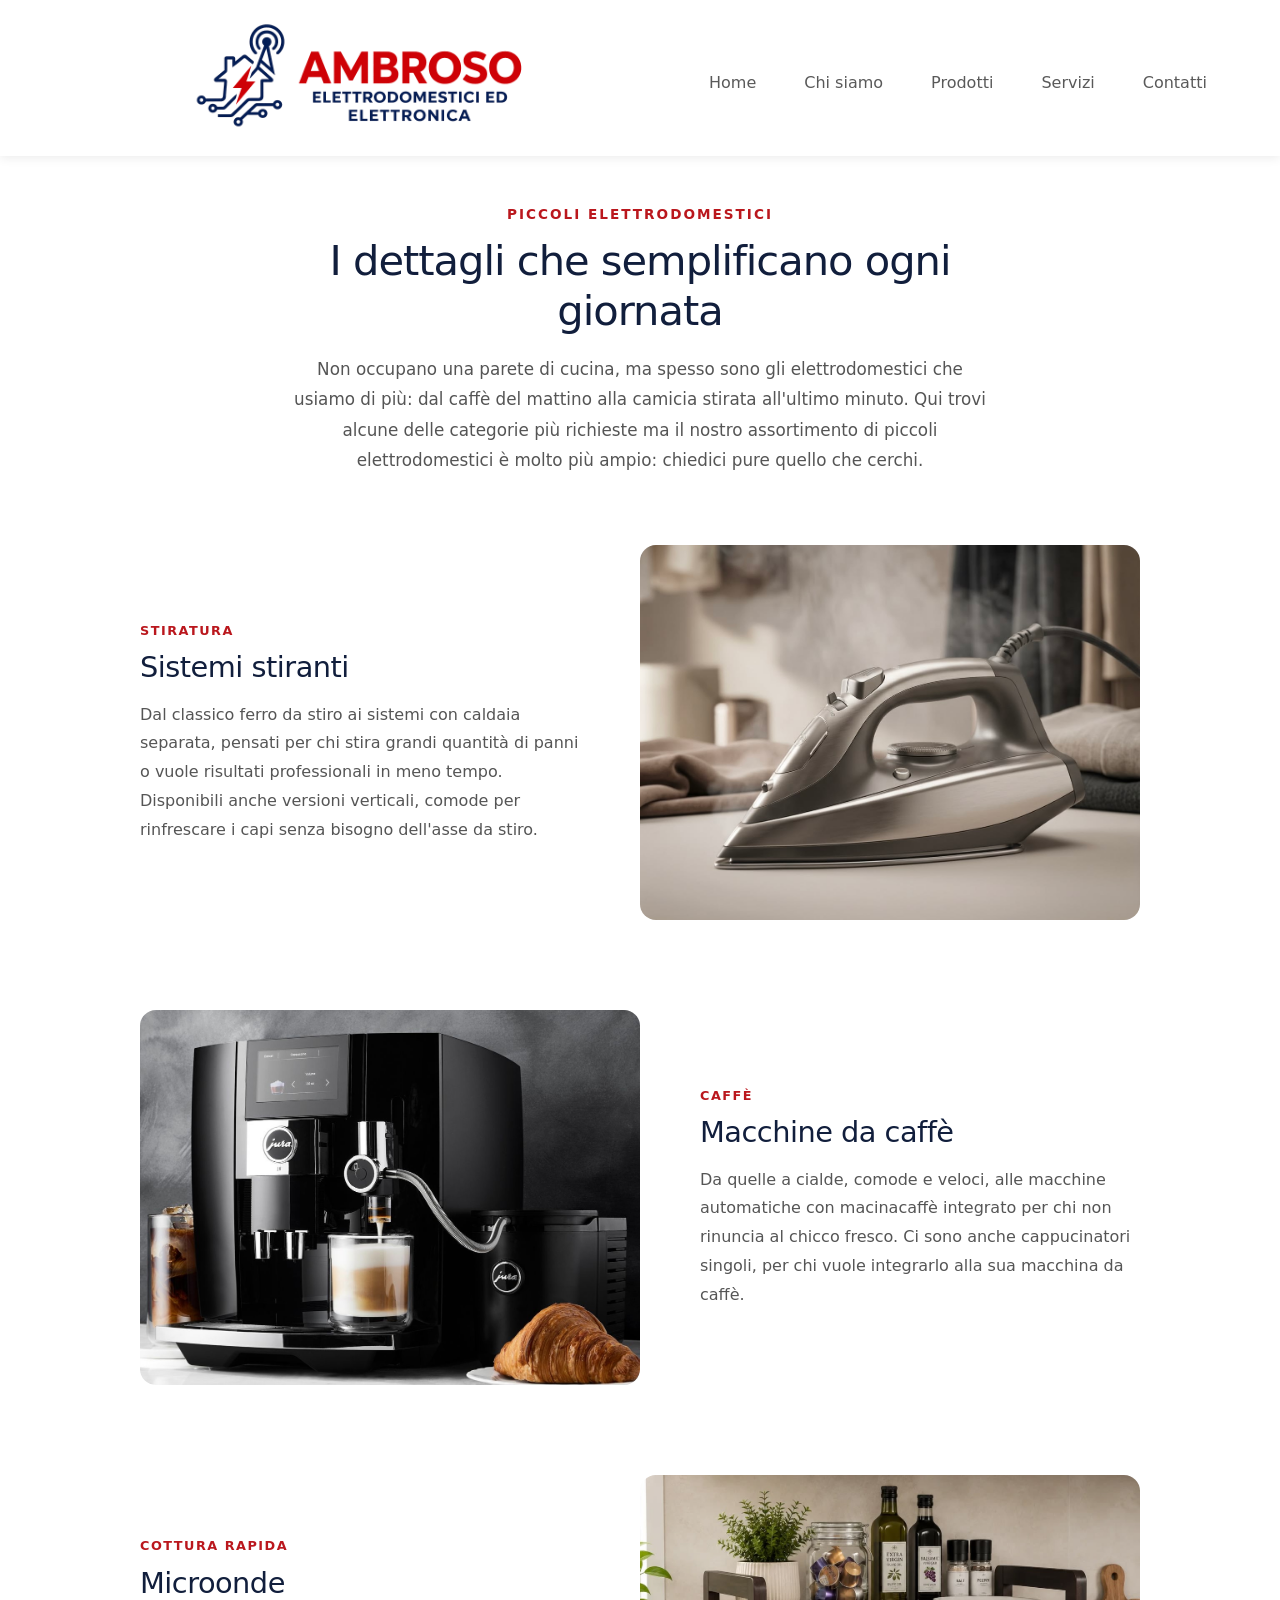
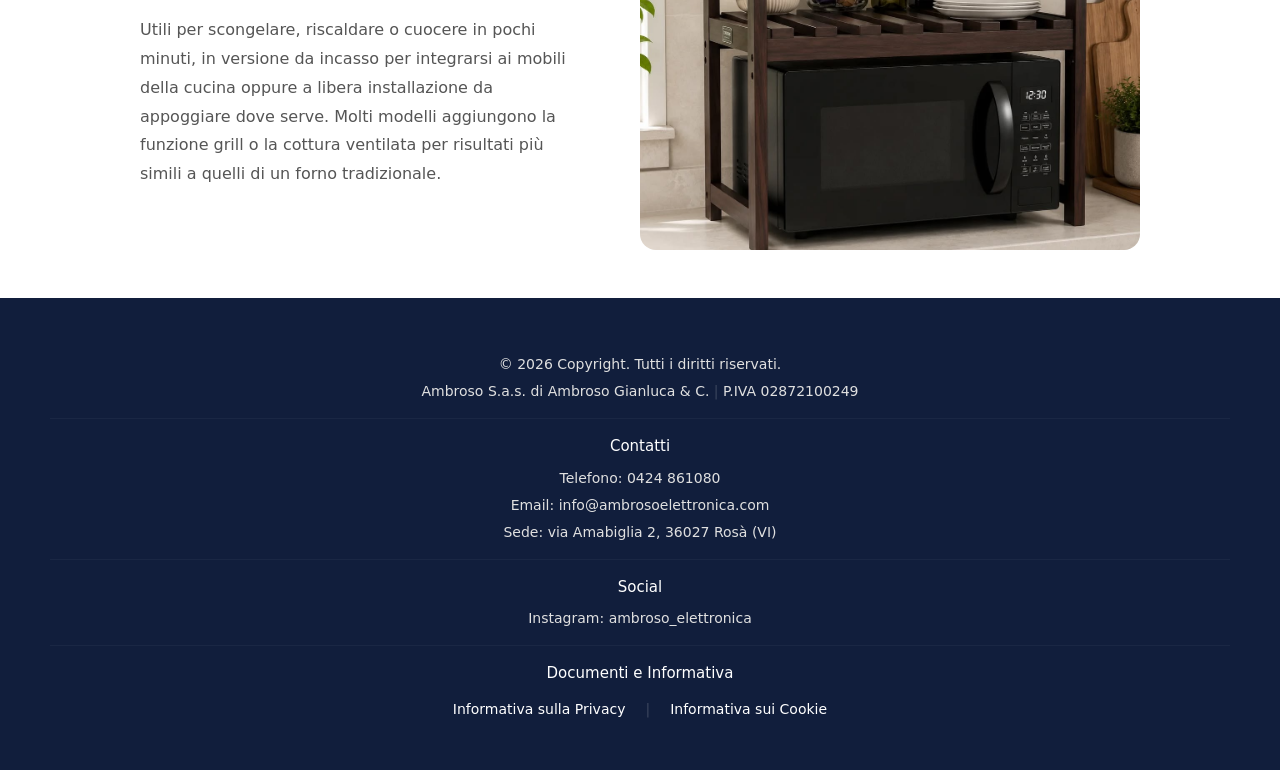
==== commit 152a9886: "Update piccoli.html" ====
--- a/piccoli.html
+++ b/piccoli.html
@@ -62,7 +62,7 @@
         <!-- Tipologia 1: immagine a sinistra, testo a destra (automatico) -->
         <div class="tipologia-row">
             <div class="tipologia-media">
-                <img src="stiro.JPG" alt="Sistemi stiranti">
+                <img src="stiro.jpg" alt="Sistemi stiranti">
             </div>
             <div class="tipologia-content">
                 <span class="tipologia-eyebrow">Stiratura</span>
